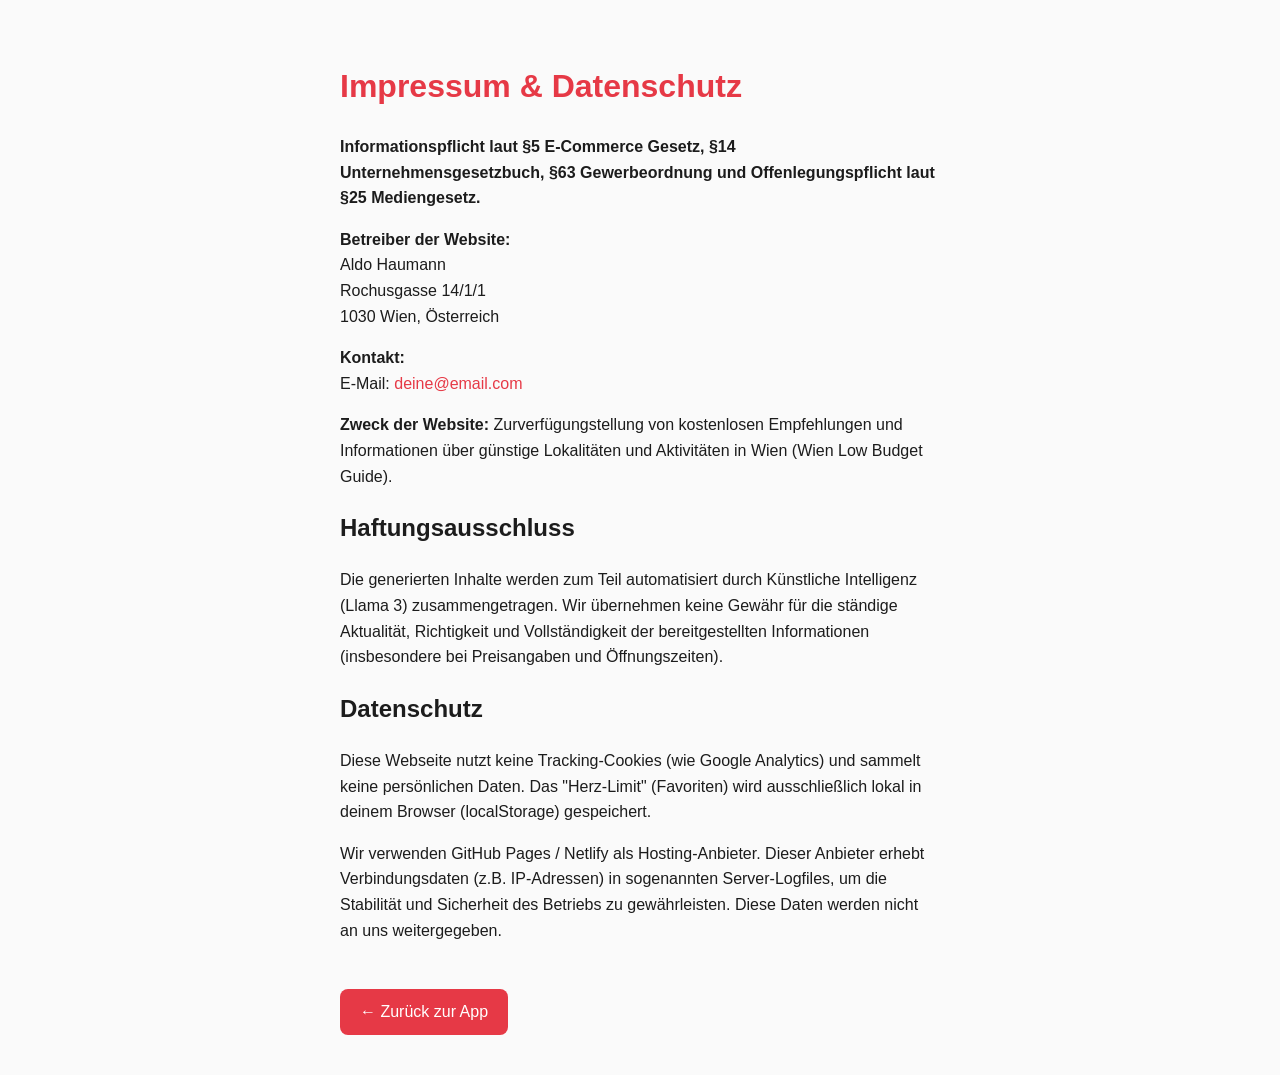
==== impressum.html @ db82c501 "Impressum hinzugefügt" ====
<!DOCTYPE html>
<html lang="de">
<head>
  <meta charset="UTF-8">
  <meta name="viewport" content="width=device-width, initial-scale=1.0">
  <title>Impressum – Wien Low Budget</title>
  <style>
    :root {
      --bg: #FAFAFA;
      --text: #1C1C1C;
      --accent: #E63946;
      --font: 'Inter', -apple-system, sans-serif;
    }
    body {
      font-family: var(--font);
      background: var(--bg);
      color: var(--text);
      line-height: 1.6;
      padding: 40px 20px;
      max-width: 600px;
      margin: 0 auto;
    }
    h1 { color: var(--accent); }
    a { color: var(--accent); text-decoration: none; }
    a:hover { text-decoration: underline; }
    .back {
      display: inline-block;
      margin-top: 30px;
      padding: 10px 20px;
      background: var(--accent);
      color: white;
      border-radius: 8px;
    }
    .back:hover { text-decoration: none; background: #c72e3a; }
  </style>
</head>
<body>
  <h1>Impressum & Datenschutz</h1>
  
  <p><strong>Informationspflicht laut §5 E-Commerce Gesetz, §14 Unternehmensgesetzbuch, §63 Gewerbeordnung und Offenlegungspflicht laut §25 Mediengesetz.</strong></p>
  
  <p>
    <strong>Betreiber der Website:</strong><br>
    Aldo Haumann<br>
    Rochusgasse 14/1/1<br>
    1030 Wien, Österreich
  </p>

  <p>
    <strong>Kontakt:</strong><br>
    E-Mail: <a href="mailto:deine@email.com">deine@email.com</a>
  </p>

  <p><strong>Zweck der Website:</strong> Zurverfügungstellung von kostenlosen Empfehlungen und Informationen über günstige Lokalitäten und Aktivitäten in Wien (Wien Low Budget Guide).</p>

  <h2>Haftungsausschluss</h2>
  <p>Die generierten Inhalte werden zum Teil automatisiert durch Künstliche Intelligenz (Llama 3) zusammengetragen. Wir übernehmen keine Gewähr für die ständige Aktualität, Richtigkeit und Vollständigkeit der bereitgestellten Informationen (insbesondere bei Preisangaben und Öffnungszeiten).</p>

  <h2>Datenschutz</h2>
  <p>Diese Webseite nutzt keine Tracking-Cookies (wie Google Analytics) und sammelt keine persönlichen Daten. Das "Herz-Limit" (Favoriten) wird ausschließlich lokal in deinem Browser (localStorage) gespeichert.</p>
  
  <p>Wir verwenden GitHub Pages / Netlify als Hosting-Anbieter. Dieser Anbieter erhebt Verbindungsdaten (z.B. IP-Adressen) in sogenannten Server-Logfiles, um die Stabilität und Sicherheit des Betriebs zu gewährleisten. Diese Daten werden nicht an uns weitergegeben.</p>

  <a href="index.html" class="back">← Zurück zur App</a>

</body>
</html>
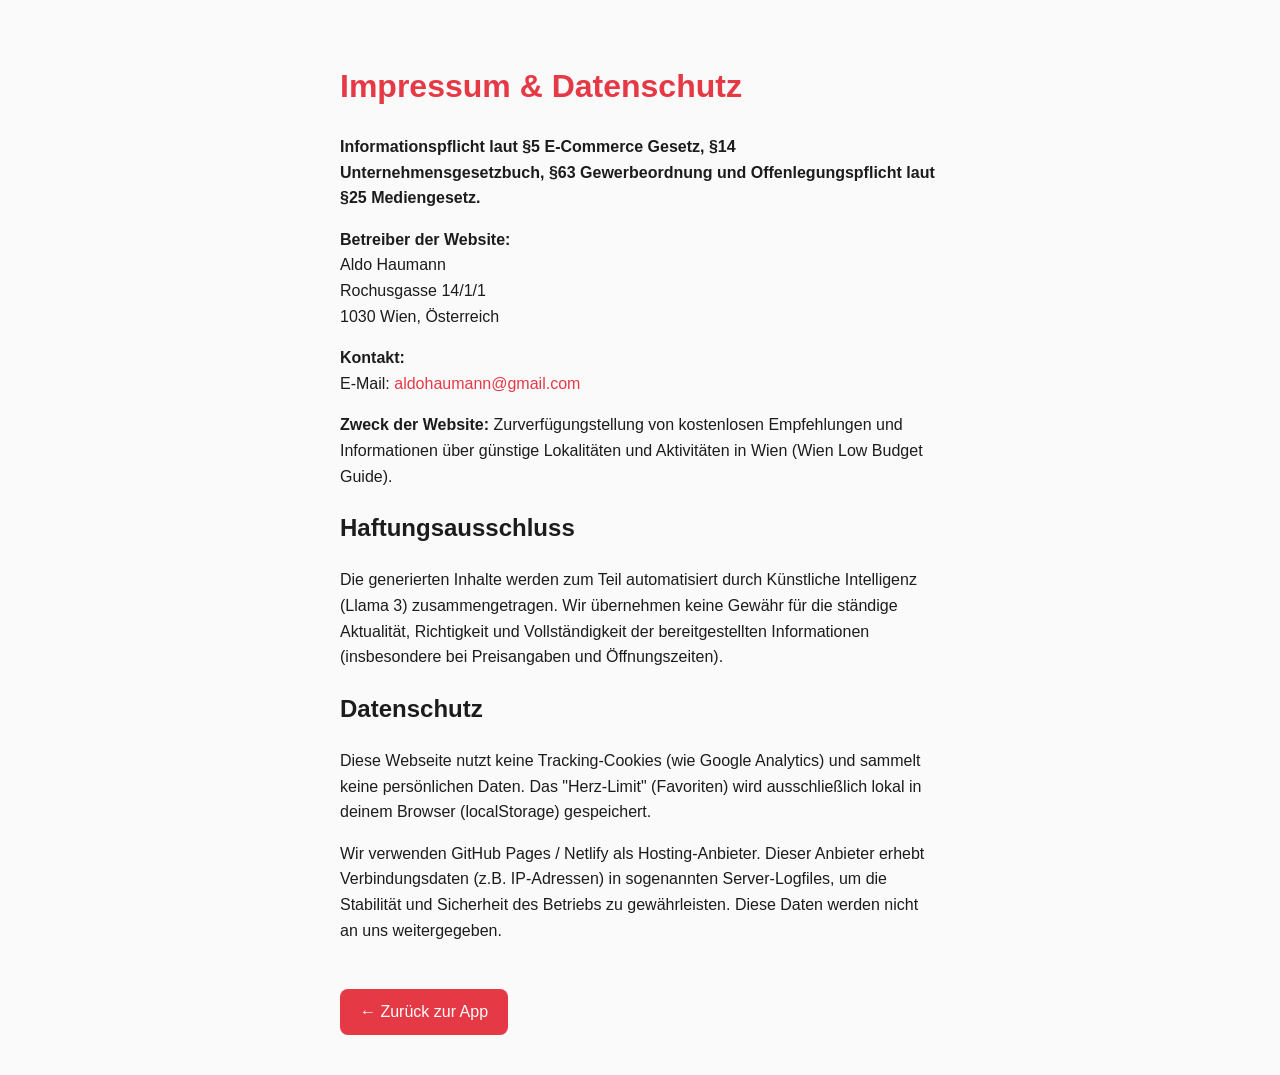
==== commit d5d4385d: "Update email in Impressum" ====
--- a/impressum.html
+++ b/impressum.html
@@ -48,7 +48,7 @@
 
   <p>
     <strong>Kontakt:</strong><br>
-    E-Mail: <a href="mailto:deine@email.com">deine@email.com</a>
+    E-Mail: <a href="mailto:aldohaumann@gmail.com">aldohaumann@gmail.com</a>
   </p>
 
   <p><strong>Zweck der Website:</strong> Zurverfügungstellung von kostenlosen Empfehlungen und Informationen über günstige Lokalitäten und Aktivitäten in Wien (Wien Low Budget Guide).</p>
